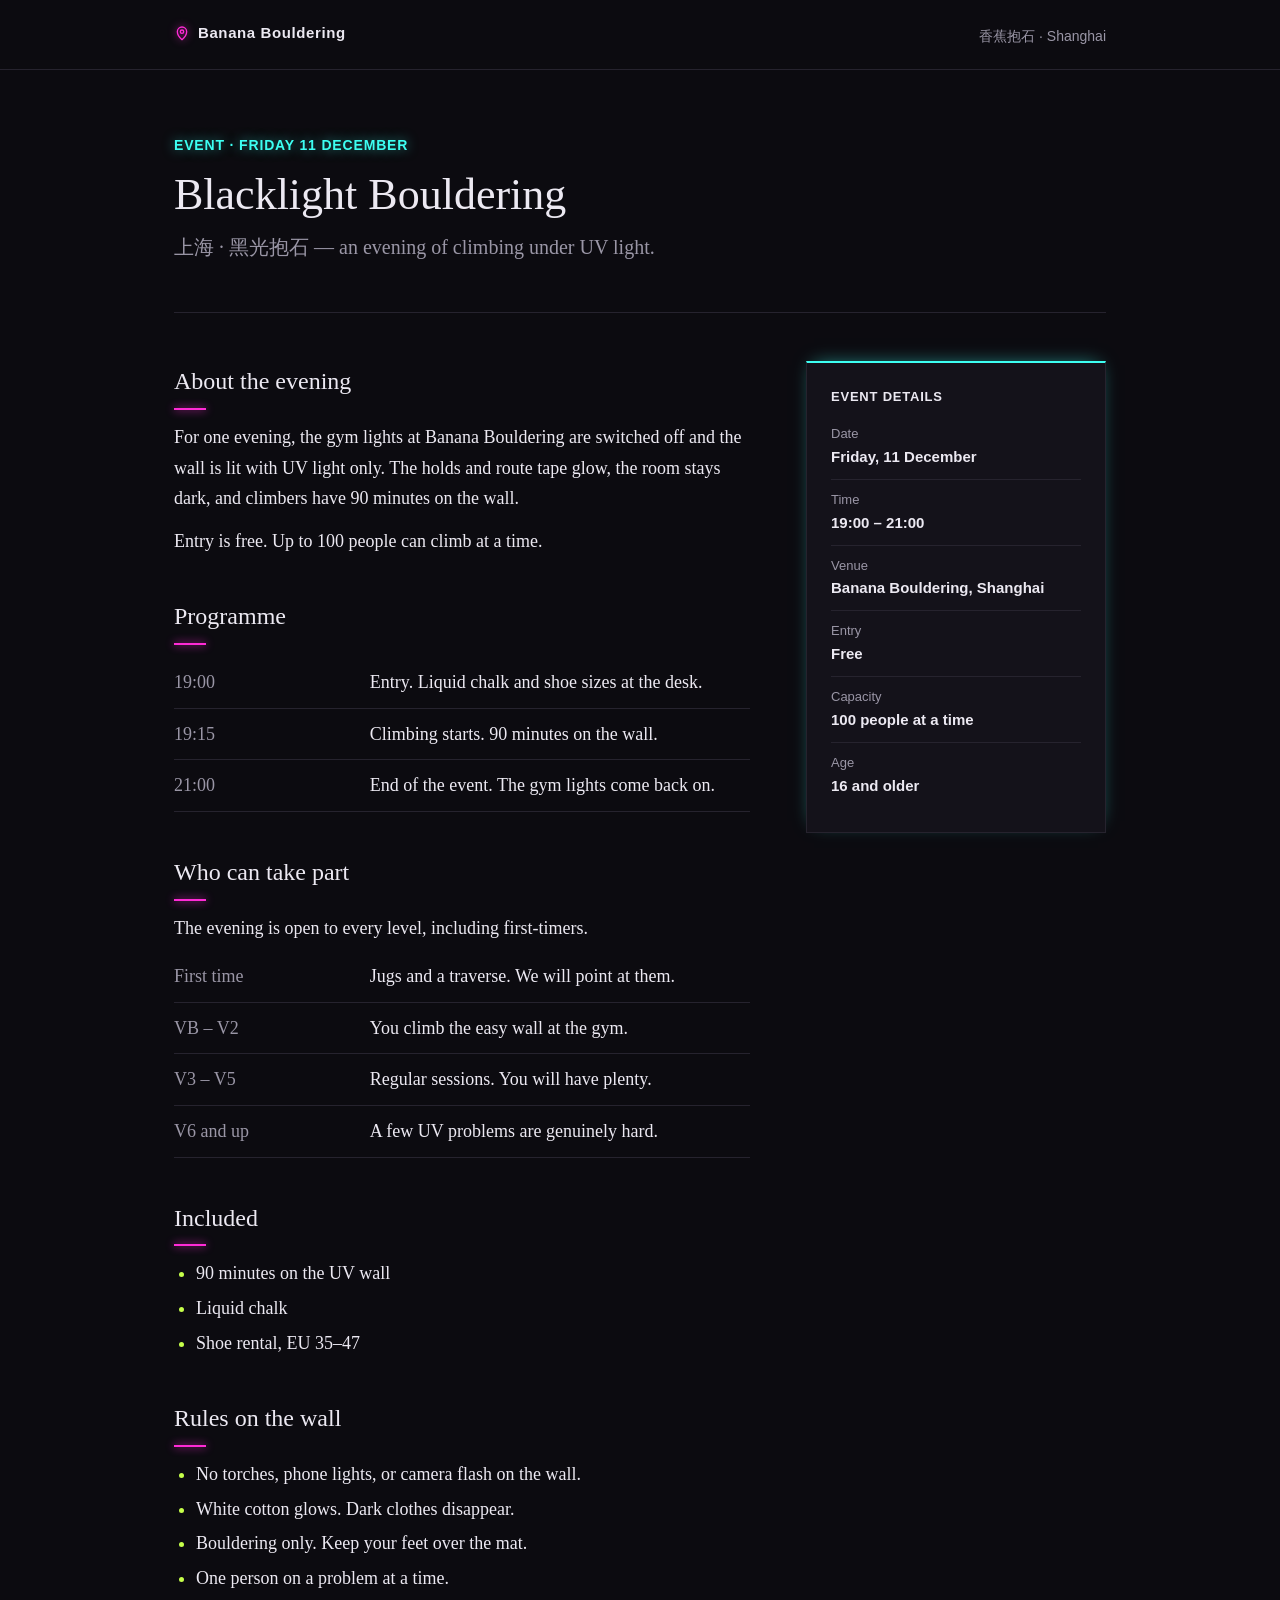
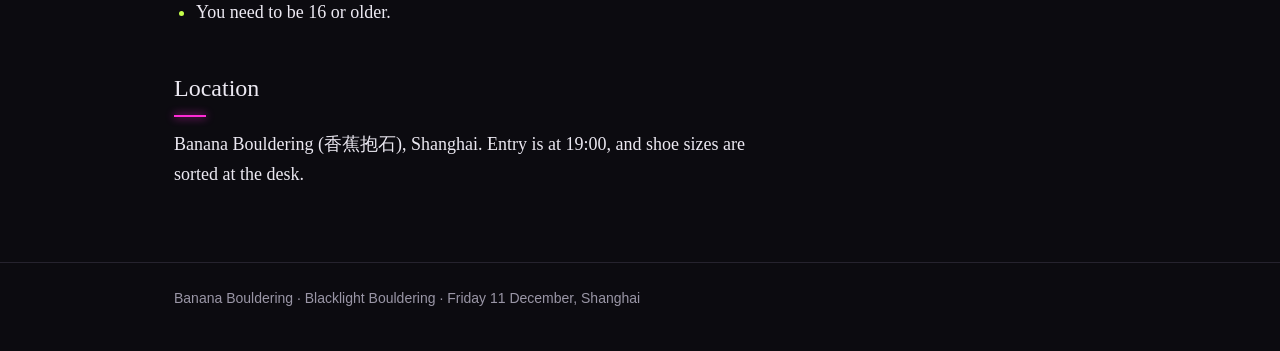
==== web/index.html @ 4dbfaa41 "webpage addition" ====
<!doctype html>
<html lang="en">
<head>
  <meta charset="utf-8">
  <meta name="viewport" content="width=device-width, initial-scale=1">
  <title>Blacklight Bouldering · Banana Bouldering · 11 December</title>
  <meta name="description" content="A blacklight bouldering evening at Banana Bouldering, Shanghai. Friday 11 December, 19:00–21:00. Free entry.">
  <style>
    :root {
      --text: #ece9f2;
      --muted: #9a96a6;
      --line: #26232e;
      --bg: #0c0b10;
      --soft: #14121a;
      --cyan: #3dfff2;
      --lime: #c6ff4a;
      --magenta: #ff2bd6;
    }

    * { box-sizing: border-box; margin: 0; padding: 0; }

    body {
      background: var(--bg);
      color: var(--text);
      font-family: Georgia, "Times New Roman", "Songti SC", serif;
      font-size: 18px;
      line-height: 1.7;
    }

    .container { max-width: 980px; margin: 0 auto; padding: 0 24px; }

    .site-header { border-bottom: 1px solid var(--line); }
    .site-header .container {
      display: flex;
      justify-content: space-between;
      align-items: baseline;
      padding-top: 20px;
      padding-bottom: 20px;
    }
    .site-name {
      font-family: "Helvetica Neue", Arial, "PingFang SC", sans-serif;
      font-size: 15px;
      font-weight: 700;
      letter-spacing: 0.04em;
      display: inline-flex;
      align-items: center;
      gap: 8px;
    }
    .site-name svg {
      width: 16px;
      height: 16px;
      flex: none;
      color: var(--magenta);
      filter: drop-shadow(0 0 4px rgba(255, 43, 214, 0.7));
    }
    .site-place {
      font-family: "Helvetica Neue", Arial, "PingFang SC", sans-serif;
      font-size: 14px;
      color: var(--muted);
    }

    .intro {
      padding: 64px 0 48px;
      border-bottom: 1px solid var(--line);
    }
    .intro .kicker {
      font-family: "Helvetica Neue", Arial, sans-serif;
      font-size: 14px;
      font-weight: 600;
      letter-spacing: 0.06em;
      text-transform: uppercase;
      color: var(--cyan);
      text-shadow: 0 0 12px rgba(61, 255, 242, 0.5);
    }
    .intro h1 {
      margin: 12px 0 8px;
      font-size: 44px;
      font-weight: 400;
      line-height: 1.2;
    }
    .intro .subtitle { color: var(--muted); font-size: 20px; }

    .layout {
      display: grid;
      grid-template-columns: 1fr 300px;
      gap: 56px;
      padding: 48px 0 72px;
    }

    main h2 {
      margin: 40px 0 12px;
      font-size: 24px;
      font-weight: 400;
    }
    main h2::after {
      content: "";
      display: block;
      width: 32px;
      height: 2px;
      margin-top: 6px;
      background: var(--magenta);
      box-shadow: 0 0 8px var(--magenta);
    }
    main h2:first-child { margin-top: 0; }
    main p + p { margin-top: 12px; }
    main ul { margin: 8px 0 0 22px; }
    main li { margin: 4px 0; }
    main li::marker { color: var(--lime); }

    table {
      width: 100%;
      border-collapse: collapse;
      margin-top: 8px;
    }
    th, td {
      padding: 10px 0;
      border-bottom: 1px solid var(--line);
      text-align: left;
      vertical-align: top;
    }
    th {
      width: 34%;
      padding-right: 16px;
      font-weight: 400;
      color: var(--muted);
      white-space: nowrap;
    }

    aside .box {
      position: sticky;
      top: 24px;
      padding: 24px;
      background: var(--soft);
      border: 1px solid var(--line);
      border-top: 2px solid var(--cyan);
      box-shadow: 0 -4px 18px -8px rgba(61, 255, 242, 0.6);
      font-family: "Helvetica Neue", Arial, "PingFang SC", sans-serif;
      font-size: 15px;
      line-height: 1.6;
    }
    aside h2 {
      margin-bottom: 16px;
      font-size: 13px;
      font-weight: 700;
      letter-spacing: 0.06em;
      text-transform: uppercase;
    }
    aside dl div { padding: 10px 0; border-top: 1px solid var(--line); }
    aside dl div:first-child { border-top: 0; padding-top: 0; }
    aside dt { color: var(--muted); font-size: 13px; }
    aside dd { font-weight: 600; }

    .site-footer {
      border-top: 1px solid var(--line);
      font-family: "Helvetica Neue", Arial, sans-serif;
      font-size: 14px;
      color: var(--muted);
    }
    .site-footer .container { padding-top: 24px; padding-bottom: 40px; }

    @media (max-width: 760px) {
      body { font-size: 17px; }
      .intro { padding: 40px 0 32px; }
      .intro h1 { font-size: 34px; }
      .layout { grid-template-columns: 1fr; gap: 40px; padding-top: 32px; }
      aside { order: -1; }
      aside .box { position: static; }
    }
  </style>
</head>
<body>
  <header class="site-header">
    <div class="container">
      <span class="site-name">
        <svg viewBox="0 0 24 24" fill="none" stroke="currentColor" stroke-width="2" stroke-linecap="round" stroke-linejoin="round" aria-label="Venue">
          <path d="M12 22s7-6.2 7-12a7 7 0 0 0-14 0c0 5.8 7 12 7 12z"/>
          <circle cx="12" cy="10" r="2.5"/>
        </svg>
        Banana Bouldering
      </span>
      <span class="site-place">香蕉抱石 · Shanghai</span>
    </div>
  </header>

  <div class="container">
    <section class="intro">
      <p class="kicker">Event · Friday 11 December</p>
      <h1>Blacklight Bouldering</h1>
      <p class="subtitle">上海 · 黑光抱石 — an evening of climbing under UV light.</p>
    </section>

    <div class="layout">
      <main>
        <h2>About the evening</h2>
        <p>For one evening, the gym lights at Banana Bouldering are switched off and the wall is lit with UV light only. The holds and route tape glow, the room stays dark, and climbers have 90 minutes on the wall.</p>
        <p>Entry is free. Up to 100 people can climb at a time.</p>

        <h2>Programme</h2>
        <table>
          <tr><th>19:00</th><td>Entry. Liquid chalk and shoe sizes at the desk.</td></tr>
          <tr><th>19:15</th><td>Climbing starts. 90 minutes on the wall.</td></tr>
          <tr><th>21:00</th><td>End of the event. The gym lights come back on.</td></tr>
        </table>

        <h2>Who can take part</h2>
        <p>The evening is open to every level, including first-timers.</p>
        <table>
          <tr><th>First time</th><td>Jugs and a traverse. We will point at them.</td></tr>
          <tr><th>VB – V2</th><td>You climb the easy wall at the gym.</td></tr>
          <tr><th>V3 – V5</th><td>Regular sessions. You will have plenty.</td></tr>
          <tr><th>V6 and up</th><td>A few UV problems are genuinely hard.</td></tr>
        </table>

        <h2>Included</h2>
        <ul>
          <li>90 minutes on the UV wall</li>
          <li>Liquid chalk</li>
          <li>Shoe rental, EU 35–47</li>
        </ul>

        <h2>Rules on the wall</h2>
        <ul>
          <li>No torches, phone lights, or camera flash on the wall.</li>
          <li>White cotton glows. Dark clothes disappear.</li>
          <li>Bouldering only. Keep your feet over the mat.</li>
          <li>One person on a problem at a time.</li>
          <li>You need to be 16 or older.</li>
        </ul>

        <h2>Location</h2>
        <p>Banana Bouldering (香蕉抱石), Shanghai. Entry is at 19:00, and shoe sizes are sorted at the desk.</p>
      </main>

      <aside>
        <div class="box">
          <h2>Event details</h2>
          <dl>
            <div><dt>Date</dt><dd>Friday, 11 December</dd></div>
            <div><dt>Time</dt><dd>19:00 – 21:00</dd></div>
            <div><dt>Venue</dt><dd>Banana Bouldering, Shanghai</dd></div>
            <div><dt>Entry</dt><dd>Free</dd></div>
            <div><dt>Capacity</dt><dd>100 people at a time</dd></div>
            <div><dt>Age</dt><dd>16 and older</dd></div>
          </dl>
        </div>
      </aside>
    </div>
  </div>

  <footer class="site-footer">
    <div class="container">Banana Bouldering · Blacklight Bouldering · Friday 11 December, Shanghai</div>
  </footer>
</body>
</html>
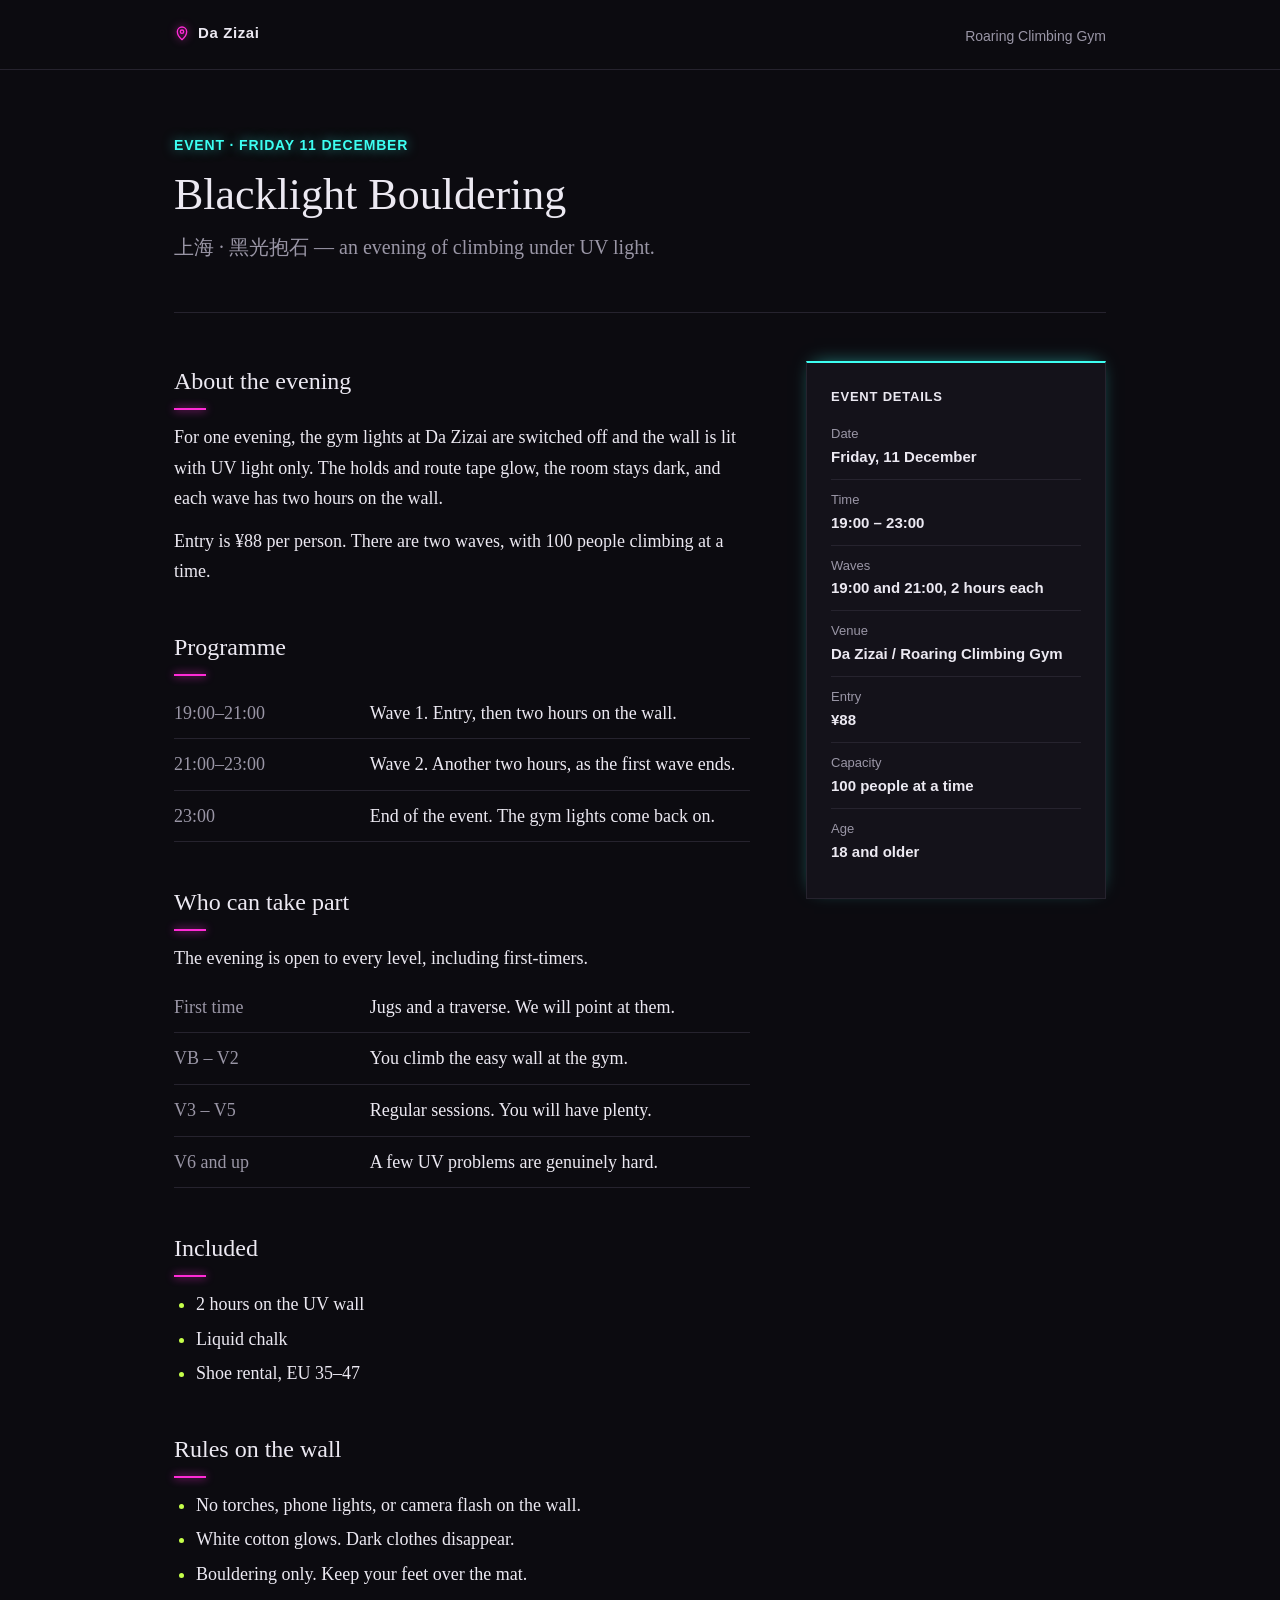
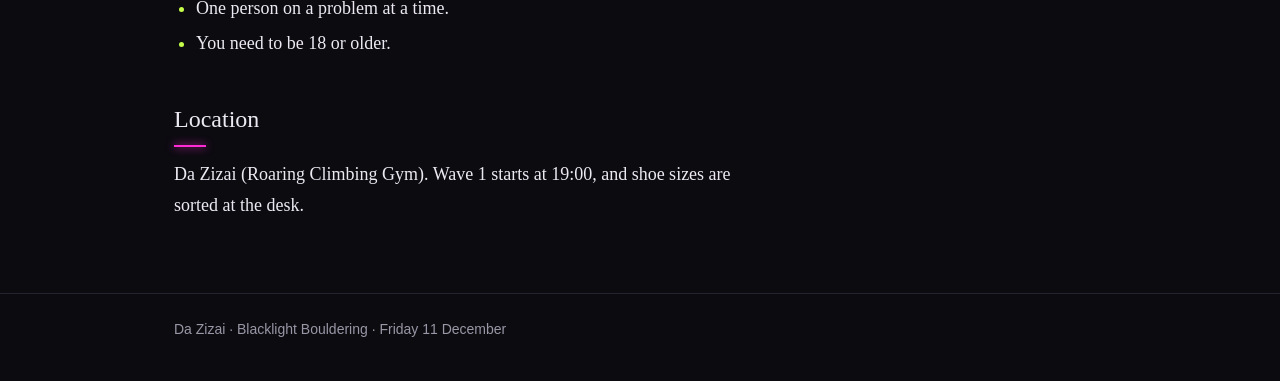
==== commit b74ab7bf: "final changes, project concluded" ====
--- a/web/index.html
+++ b/web/index.html
@@ -3,8 +3,8 @@
 <head>
   <meta charset="utf-8">
   <meta name="viewport" content="width=device-width, initial-scale=1">
-  <title>Blacklight Bouldering · Banana Bouldering · 11 December</title>
-  <meta name="description" content="A blacklight bouldering evening at Banana Bouldering, Shanghai. Friday 11 December, 19:00–21:00. Free entry.">
+  <title>Blacklight Bouldering · Da Zizai · 11 December</title>
+  <meta name="description" content="A blacklight bouldering evening at Da Zizai (Roaring Climbing Gym). Friday 11 December, two waves from 19:00 to 23:00. ¥88.">
   <style>
     :root {
       --text: #ece9f2;
@@ -176,9 +176,9 @@
           <path d="M12 22s7-6.2 7-12a7 7 0 0 0-14 0c0 5.8 7 12 7 12z"/>
           <circle cx="12" cy="10" r="2.5"/>
         </svg>
-        Banana Bouldering
+        Da Zizai
       </span>
-      <span class="site-place">香蕉抱石 · Shanghai</span>
+      <span class="site-place">Roaring Climbing Gym</span>
     </div>
   </header>
 
@@ -192,14 +192,14 @@
     <div class="layout">
       <main>
         <h2>About the evening</h2>
-        <p>For one evening, the gym lights at Banana Bouldering are switched off and the wall is lit with UV light only. The holds and route tape glow, the room stays dark, and climbers have 90 minutes on the wall.</p>
-        <p>Entry is free. Up to 100 people can climb at a time.</p>
+        <p>For one evening, the gym lights at Da Zizai are switched off and the wall is lit with UV light only. The holds and route tape glow, the room stays dark, and each wave has two hours on the wall.</p>
+        <p>Entry is ¥88 per person. There are two waves, with 100 people climbing at a time.</p>
 
         <h2>Programme</h2>
         <table>
-          <tr><th>19:00</th><td>Entry. Liquid chalk and shoe sizes at the desk.</td></tr>
-          <tr><th>19:15</th><td>Climbing starts. 90 minutes on the wall.</td></tr>
-          <tr><th>21:00</th><td>End of the event. The gym lights come back on.</td></tr>
+          <tr><th>19:00–21:00</th><td>Wave 1. Entry, then two hours on the wall.</td></tr>
+          <tr><th>21:00–23:00</th><td>Wave 2. Another two hours, as the first wave ends.</td></tr>
+          <tr><th>23:00</th><td>End of the event. The gym lights come back on.</td></tr>
         </table>
 
         <h2>Who can take part</h2>
@@ -213,7 +213,7 @@
 
         <h2>Included</h2>
         <ul>
-          <li>90 minutes on the UV wall</li>
+          <li>2 hours on the UV wall</li>
           <li>Liquid chalk</li>
           <li>Shoe rental, EU 35–47</li>
         </ul>
@@ -224,11 +224,11 @@
           <li>White cotton glows. Dark clothes disappear.</li>
           <li>Bouldering only. Keep your feet over the mat.</li>
           <li>One person on a problem at a time.</li>
-          <li>You need to be 16 or older.</li>
+          <li>You need to be 18 or older.</li>
         </ul>
 
         <h2>Location</h2>
-        <p>Banana Bouldering (香蕉抱石), Shanghai. Entry is at 19:00, and shoe sizes are sorted at the desk.</p>
+        <p>Da Zizai (Roaring Climbing Gym). Wave 1 starts at 19:00, and shoe sizes are sorted at the desk.</p>
       </main>
 
       <aside>
@@ -236,11 +236,12 @@
           <h2>Event details</h2>
           <dl>
             <div><dt>Date</dt><dd>Friday, 11 December</dd></div>
-            <div><dt>Time</dt><dd>19:00 – 21:00</dd></div>
-            <div><dt>Venue</dt><dd>Banana Bouldering, Shanghai</dd></div>
-            <div><dt>Entry</dt><dd>Free</dd></div>
+            <div><dt>Time</dt><dd>19:00 – 23:00</dd></div>
+            <div><dt>Waves</dt><dd>19:00 and 21:00, 2 hours each</dd></div>
+            <div><dt>Venue</dt><dd>Da Zizai / Roaring Climbing Gym</dd></div>
+            <div><dt>Entry</dt><dd>¥88</dd></div>
             <div><dt>Capacity</dt><dd>100 people at a time</dd></div>
-            <div><dt>Age</dt><dd>16 and older</dd></div>
+            <div><dt>Age</dt><dd>18 and older</dd></div>
           </dl>
         </div>
       </aside>
@@ -248,7 +249,7 @@
   </div>
 
   <footer class="site-footer">
-    <div class="container">Banana Bouldering · Blacklight Bouldering · Friday 11 December, Shanghai</div>
+    <div class="container">Da Zizai · Blacklight Bouldering · Friday 11 December</div>
   </footer>
 </body>
 </html>
